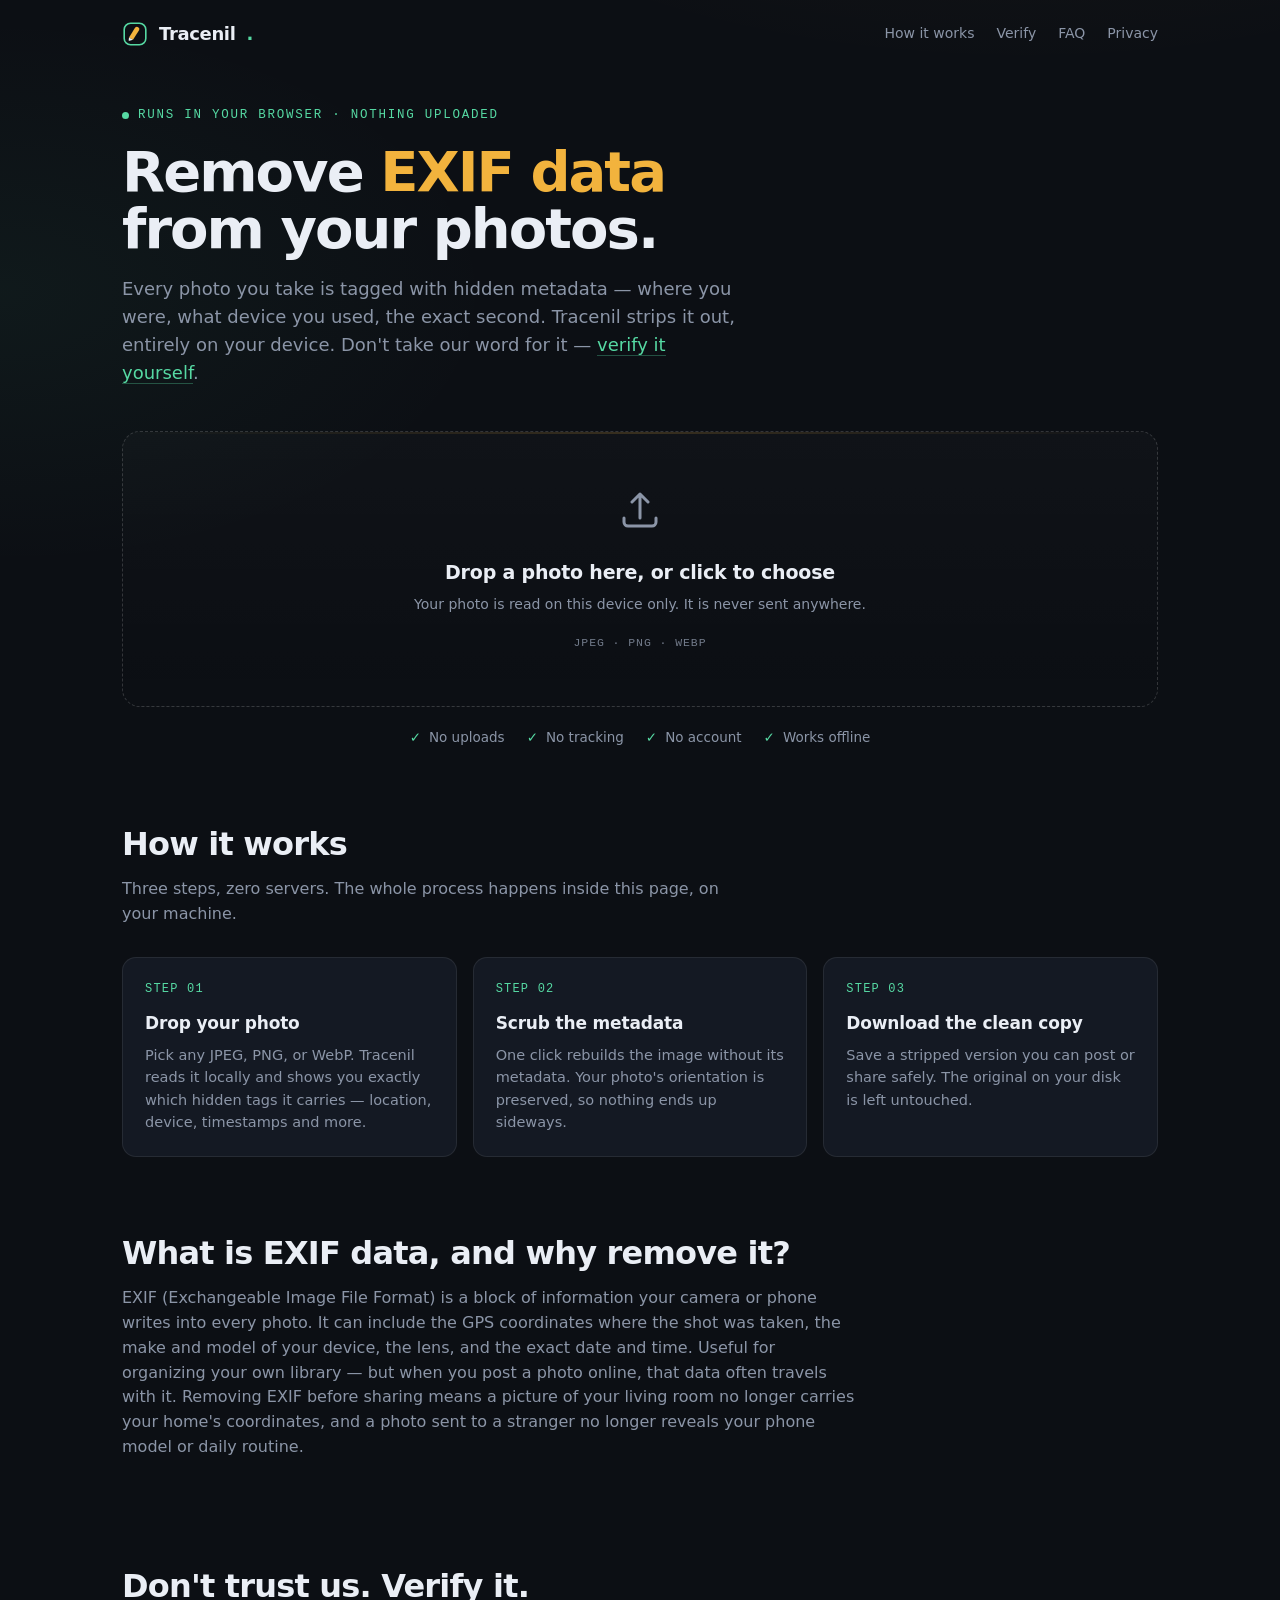
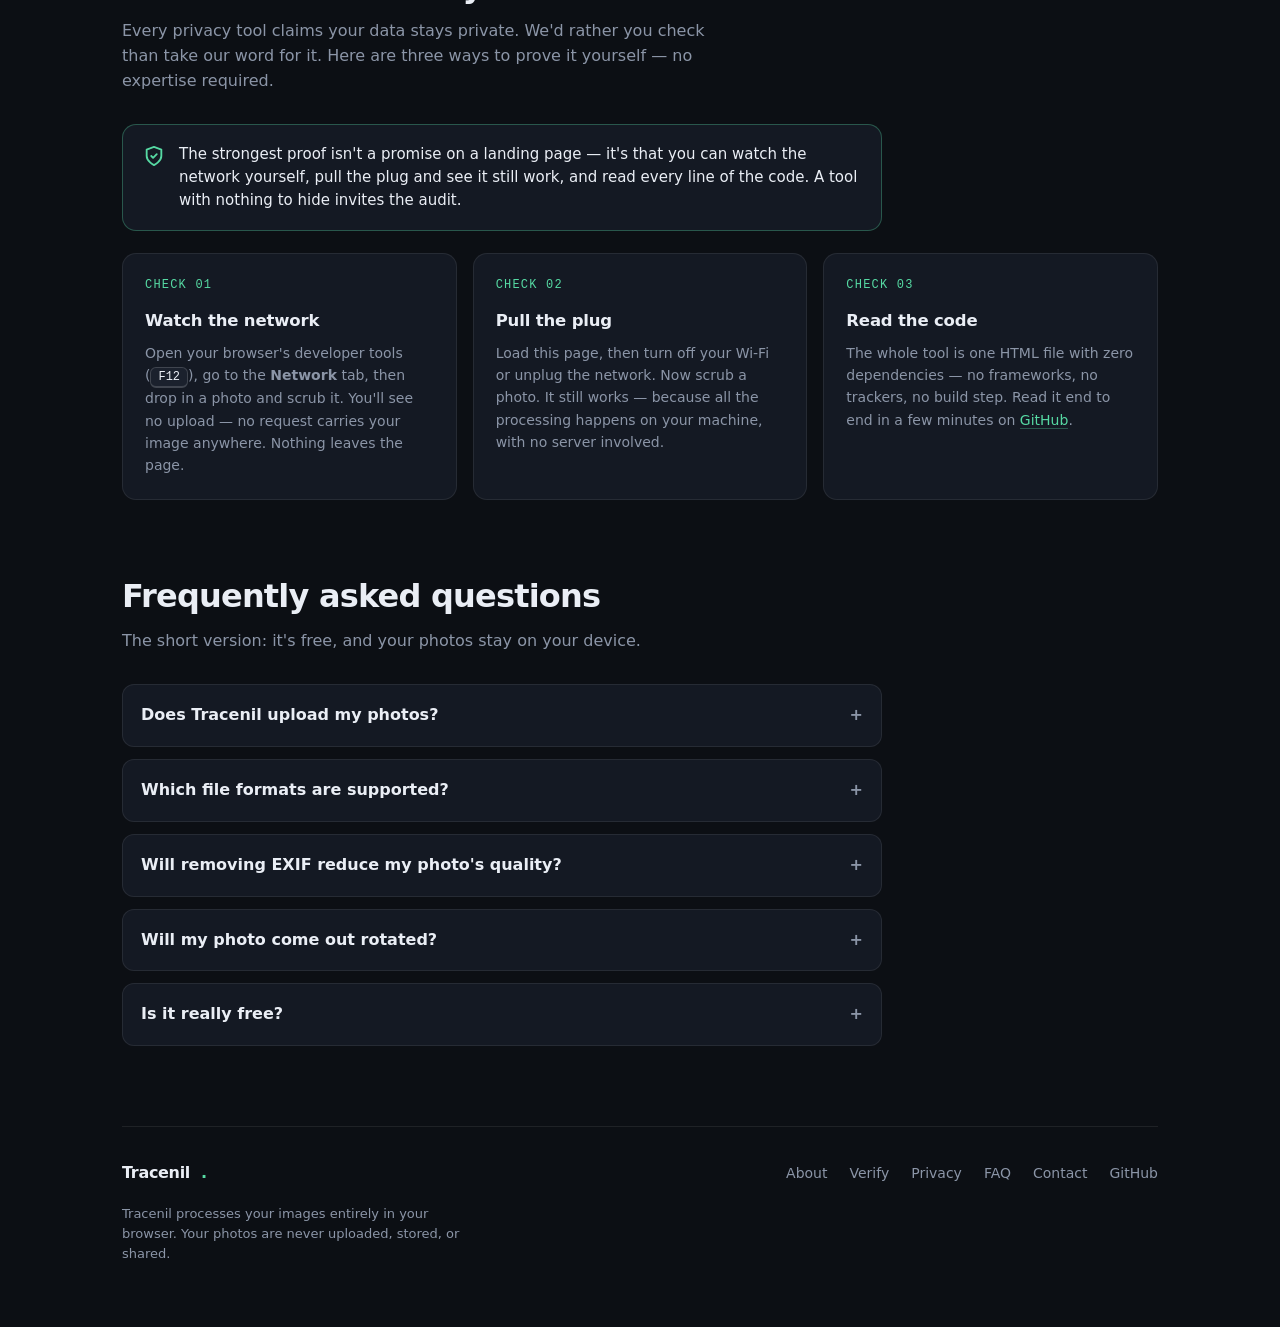
==== index.html @ 8a0358ac "Initial commit: Tracenil EXIF remover" ====
<!DOCTYPE html>
<html lang="en">
<head>
<meta charset="UTF-8" />
<meta name="viewport" content="width=device-width, initial-scale=1.0" />
<title>Tracenil — Remove EXIF Data From Your Photos (100% In Your Browser)</title>
<meta name="description" content="Strip EXIF metadata — GPS location, camera model, date — from your photos for free. Everything runs in your browser. Your photos never leave your device. No uploads, no tracking, no account." />
<meta name="keywords" content="remove exif, strip exif data, delete photo metadata, remove gps from photo, exif remover, clear image metadata" />
<link rel="canonical" href="https://tracenil.com/" />

<!-- Open Graph -->
<meta property="og:type" content="website" />
<meta property="og:title" content="Tracenil — Remove EXIF Data From Your Photos" />
<meta property="og:description" content="Strip GPS, camera, and date metadata from photos. Runs entirely in your browser — nothing is ever uploaded." />
<meta property="og:url" content="https://tracenil.com/" />
<meta name="twitter:card" content="summary_large_image" />
<meta name="twitter:title" content="Tracenil — Remove EXIF Data From Your Photos" />
<meta name="twitter:description" content="Strip GPS, camera, and date metadata from photos. Runs entirely in your browser — nothing is ever uploaded." />

<style>
  :root{
    --ink:#0C0F14;
    --panel:#141923;
    --panel-2:#1B212D;
    --line:rgba(255,255,255,0.08);
    --line-strong:rgba(255,255,255,0.16);
    --text:#EAEEF5;
    --muted:#8B95A7;
    --amber:#F2B33D;
    --amber-dim:rgba(242,179,61,0.12);
    --amber-line:rgba(242,179,61,0.32);
    --mint:#56D9A3;
    --mint-dim:rgba(86,217,163,0.12);
    --mint-line:rgba(86,217,163,0.32);
    --display: ui-sans-serif, system-ui, -apple-system, "Segoe UI", Roboto, Helvetica, Arial, sans-serif;
    --mono: ui-monospace, "SF Mono", "SFMono-Regular", Menlo, Consolas, "Liberation Mono", monospace;
    --radius:14px;
    --maxw:1080px;
  }

  *{box-sizing:border-box;}
  html{scroll-behavior:smooth;}
  body{
    margin:0;
    background:
      radial-gradient(1200px 600px at 80% -10%, rgba(242,179,61,0.06), transparent 60%),
      radial-gradient(900px 500px at 0% 10%, rgba(86,217,163,0.05), transparent 55%),
      var(--ink);
    color:var(--text);
    font-family:var(--display);
    line-height:1.55;
    -webkit-font-smoothing:antialiased;
  }
  a{color:inherit;}
  .wrap{max-width:var(--maxw);margin:0 auto;padding:0 22px;}

  /* ---------- Top bar ---------- */
  .topbar{
    display:flex;align-items:center;justify-content:space-between;
    padding:20px 0;
  }
  .brand{display:flex;align-items:center;gap:11px;font-weight:700;letter-spacing:-0.02em;font-size:18px;}
  .brand svg{display:block;}
  .brand .dot{color:var(--mint);}
  .top-links{display:flex;gap:22px;font-size:14px;color:var(--muted);}
  .top-links a{text-decoration:none;}
  .top-links a:hover{color:var(--text);}
  @media (max-width:560px){ .top-links{display:none;} }

  /* ---------- Hero ---------- */
  .hero{padding:34px 0 14px;}
  .eyebrow{
    font-family:var(--mono);font-size:12.5px;letter-spacing:0.14em;text-transform:uppercase;
    color:var(--mint);display:inline-flex;align-items:center;gap:9px;margin-bottom:18px;
  }
  .eyebrow .pulse{width:7px;height:7px;border-radius:50%;background:var(--mint);box-shadow:0 0 0 0 rgba(86,217,163,0.6);animation:pulse 2.6s infinite;}
  @keyframes pulse{0%{box-shadow:0 0 0 0 rgba(86,217,163,0.45);}70%{box-shadow:0 0 0 9px rgba(86,217,163,0);}100%{box-shadow:0 0 0 0 rgba(86,217,163,0);}}
  h1{
    font-size:clamp(32px,5.4vw,56px);line-height:1.02;letter-spacing:-0.035em;
    margin:0 0 18px;font-weight:760;max-width:16ch;
  }
  h1 .hl{color:var(--amber);}
  .sub{font-size:clamp(15px,2.1vw,18px);color:var(--muted);max-width:54ch;margin:0;}

  /* ---------- Tool ---------- */
  .tool{margin:30px 0 8px;}
  .dropzone{
    position:relative;display:block;width:100%;cursor:pointer;
    border:1.5px dashed var(--line-strong);border-radius:18px;
    background:linear-gradient(180deg, rgba(255,255,255,0.018), rgba(255,255,255,0));
    padding:54px 26px;text-align:center;overflow:hidden;
    transition:border-color .18s ease, background .18s ease, transform .18s ease;
  }
  .dropzone:hover,.dropzone:focus-visible{border-color:var(--amber-line);background:rgba(242,179,61,0.035);outline:none;}
  .dropzone.drag{border-color:var(--mint);background:var(--mint-dim);transform:translateY(-1px);}
  .dropzone .scanline{
    position:absolute;left:0;right:0;top:0;height:2px;
    background:linear-gradient(90deg, transparent, var(--amber-line), transparent);
    opacity:.55;animation:scan 4.2s ease-in-out infinite;
  }
  @keyframes scan{0%{transform:translateY(0);}50%{transform:translateY(220px);}100%{transform:translateY(0);}}
  .dz-icon{margin:0 auto 16px;width:48px;height:48px;color:var(--muted);}
  .dz-title{font-size:19px;font-weight:650;letter-spacing:-0.01em;}
  .dz-hint{color:var(--muted);font-size:14px;margin-top:7px;}
  .dz-formats{font-family:var(--mono);font-size:11.5px;letter-spacing:0.08em;color:var(--muted);margin-top:18px;opacity:.8;}
  .dropzone input{position:absolute;width:1px;height:1px;opacity:0;}

  .trust{
    display:flex;flex-wrap:wrap;gap:10px 22px;justify-content:center;
    margin:20px 0 0;font-size:13.5px;color:var(--muted);
  }
  .trust span{display:inline-flex;align-items:center;gap:8px;}
  .trust .ck{color:var(--mint);}

  /* ---------- Workspace (after load) ---------- */
  .workspace{display:none;margin-top:8px;}
  .workspace.on{display:block;}
  .ws-grid{display:grid;grid-template-columns:1.05fr 0.95fr;gap:18px;}
  @media (max-width:780px){ .ws-grid{grid-template-columns:1fr;} }

  .card{
    background:var(--panel);border:1px solid var(--line);border-radius:var(--radius);
    overflow:hidden;
  }
  .card-head{
    display:flex;align-items:center;justify-content:space-between;gap:12px;
    padding:15px 18px;border-bottom:1px solid var(--line);
  }
  .card-head h3{margin:0;font-size:13px;letter-spacing:0.06em;text-transform:uppercase;font-weight:650;color:var(--muted);font-family:var(--mono);}
  .badge{font-family:var(--mono);font-size:11.5px;letter-spacing:0.05em;padding:4px 9px;border-radius:999px;border:1px solid var(--amber-line);color:var(--amber);background:var(--amber-dim);}
  .badge.clean{border-color:var(--mint-line);color:var(--mint);background:var(--mint-dim);}

  /* preview */
  .preview-wrap{padding:18px;}
  .preview-frame{
    border-radius:10px;overflow:hidden;background:
      repeating-conic-gradient(#1d2430 0% 25%, #161b25 0% 50%) 50%/22px 22px;
    display:flex;align-items:center;justify-content:center;min-height:200px;
  }
  .preview-frame img{display:block;max-width:100%;max-height:340px;}
  .file-meta{display:flex;flex-wrap:wrap;gap:8px 18px;margin-top:14px;font-family:var(--mono);font-size:12.5px;color:var(--muted);}
  .file-meta b{color:var(--text);font-weight:600;}

  /* report */
  .report{padding:8px 0 6px;font-family:var(--mono);}
  .report-empty{padding:26px 18px;color:var(--muted);font-family:var(--mono);font-size:13.5px;line-height:1.7;}
  .row{
    display:grid;grid-template-columns:120px 1fr;gap:14px;align-items:start;
    padding:12px 18px;border-bottom:1px solid var(--line);font-size:13px;
  }
  .row:last-child{border-bottom:none;}
  .row .k{color:var(--muted);letter-spacing:0.04em;text-transform:uppercase;font-size:11px;padding-top:2px;}
  .row .v{color:var(--text);word-break:break-word;}
  .row .v .lead{color:var(--amber);}
  .row .v a{color:var(--mint);text-decoration:none;border-bottom:1px solid var(--mint-line);}
  .row .v a:hover{border-bottom-color:var(--mint);}
  .row .v small{display:block;color:var(--muted);margin-top:3px;font-size:11px;letter-spacing:0.02em;}

  .report.cleaned .row .v{color:var(--mint);}
  .report.cleaned .row .v .lead{color:var(--mint);}

  /* action bar */
  .actionbar{display:flex;flex-wrap:wrap;gap:12px;align-items:center;margin-top:18px;}
  .btn{
    appearance:none;border:none;cursor:pointer;font-family:var(--display);
    font-size:15px;font-weight:650;letter-spacing:-0.01em;
    padding:13px 22px;border-radius:11px;transition:transform .12s ease, filter .15s ease, background .15s ease;
    display:inline-flex;align-items:center;gap:9px;
  }
  .btn:active{transform:translateY(1px);}
  .btn-primary{background:var(--mint);color:#06231a;}
  .btn-primary:hover{filter:brightness(1.06);}
  .btn-primary:disabled{opacity:.5;cursor:not-allowed;filter:none;}
  .btn-ghost{background:transparent;color:var(--text);border:1px solid var(--line-strong);}
  .btn-ghost:hover{border-color:var(--text);}
  .btn svg{width:18px;height:18px;}
  .processing{display:inline-flex;align-items:center;gap:9px;color:var(--muted);font-family:var(--mono);font-size:13px;}
  .spinner{width:15px;height:15px;border:2px solid var(--line-strong);border-top-color:var(--mint);border-radius:50%;animation:spin .8s linear infinite;}
  @keyframes spin{to{transform:rotate(360deg);}}

  .result-note{
    margin-top:14px;font-family:var(--mono);font-size:12.5px;color:var(--mint);
    display:none;align-items:center;gap:9px;
  }
  .result-note.on{display:inline-flex;}

  /* ---------- Content sections ---------- */
  .section{padding:64px 0 8px;}
  .section h2{font-size:clamp(24px,3.4vw,32px);letter-spacing:-0.025em;margin:0 0 8px;font-weight:730;}
  .section .lede{color:var(--muted);max-width:60ch;margin:0 0 30px;}

  .steps{display:grid;grid-template-columns:repeat(3,1fr);gap:16px;}
  @media (max-width:780px){ .steps{grid-template-columns:1fr;} }
  .step{background:var(--panel);border:1px solid var(--line);border-radius:var(--radius);padding:22px;}
  .step .num{font-family:var(--mono);font-size:12px;color:var(--mint);letter-spacing:0.1em;}
  .step h4{margin:12px 0 7px;font-size:17px;letter-spacing:-0.01em;}
  .step p{margin:0;color:var(--muted);font-size:14.5px;}

  /* verify section */
  .verify-intro{display:flex;align-items:flex-start;gap:14px;background:var(--panel);border:1px solid var(--mint-line);border-radius:var(--radius);padding:18px 20px;margin-bottom:22px;max-width:760px;}
  .verify-intro svg{flex:none;color:var(--mint);margin-top:2px;}
  .verify-intro p{margin:0;font-size:15px;color:var(--text);}
  .verify-intro b{font-weight:650;}
  .verify-steps{display:grid;grid-template-columns:repeat(3,1fr);gap:16px;}
  @media (max-width:780px){ .verify-steps{grid-template-columns:1fr;} }
  .vstep{background:var(--panel);border:1px solid var(--line);border-radius:var(--radius);padding:22px;position:relative;}
  .vstep .vnum{font-family:var(--mono);font-size:12px;color:var(--mint);letter-spacing:0.1em;display:flex;align-items:center;gap:8px;}
  .vstep h4{margin:13px 0 8px;font-size:16.5px;letter-spacing:-0.01em;}
  .vstep p{margin:0;color:var(--muted);font-size:14px;line-height:1.6;}
  .vstep code{font-family:var(--mono);font-size:12.5px;background:var(--panel-2);border:1px solid var(--line);border-radius:6px;padding:2px 7px;color:var(--amber);white-space:nowrap;}
  .vstep .kbd{font-family:var(--mono);font-size:12px;background:var(--panel-2);border:1px solid var(--line-strong);border-bottom-width:2px;border-radius:6px;padding:2px 7px;color:var(--text);}

  .faq{display:grid;gap:12px;max-width:760px;}
  details{background:var(--panel);border:1px solid var(--line);border-radius:12px;padding:2px 18px;}
  details[open]{border-color:var(--line-strong);}
  summary{cursor:pointer;list-style:none;padding:16px 0;font-weight:600;font-size:16px;display:flex;justify-content:space-between;align-items:center;gap:14px;}
  summary::-webkit-details-marker{display:none;}
  summary .chev{color:var(--muted);transition:transform .2s ease;flex:none;}
  details[open] summary .chev{transform:rotate(45deg);color:var(--mint);}
  details p{margin:0 0 18px;color:var(--muted);font-size:14.5px;line-height:1.65;}

  /* ---------- Footer ---------- */
  footer{margin-top:72px;border-top:1px solid var(--line);padding:34px 0 50px;}
  .foot-grid{display:flex;justify-content:space-between;flex-wrap:wrap;gap:22px;align-items:center;}
  .foot-links{display:flex;gap:22px;font-size:14px;color:var(--muted);flex-wrap:wrap;}
  .foot-links a{text-decoration:none;}
  .foot-links a:hover{color:var(--text);}
  .foot-note{color:var(--muted);font-size:13px;max-width:42ch;}

  .visually-hidden{position:absolute;width:1px;height:1px;overflow:hidden;clip:rect(0 0 0 0);}

  @media (prefers-reduced-motion: reduce){
    *{animation:none !important;scroll-behavior:auto;}
  }
</style>
</head>
<body>

<div class="wrap">

  <!-- Top bar -->
  <div class="topbar">
    <div class="brand">
      <svg width="26" height="26" viewBox="0 0 26 26" fill="none" aria-hidden="true">
        <rect x="2.2" y="2.2" width="21.6" height="21.6" rx="6.4" stroke="#56D9A3" stroke-width="1.6"/>
        <path d="M7 16.4 L13.2 6.6 a2.4 2.4 0 0 1 4 2.5 L11 18.8 Z" fill="#F2B33D"/>
        <path d="M7 16.4 L11 18.8 l-3.4 1 a0.7 0.7 0 0 1-0.9-0.9 Z" fill="#EAEEF5"/>
      </svg>
      Tracenil<span class="dot">.</span>
    </div>
    <nav class="top-links">
      <a href="#how">How it works</a>
      <a href="#verify">Verify</a>
      <a href="#faq">FAQ</a>
      <a href="#privacy">Privacy</a>
    </nav>
  </div>

  <!-- Hero + Tool -->
  <header class="hero">
    <span class="eyebrow"><span class="pulse"></span>Runs in your browser · nothing uploaded</span>
    <h1>Remove <span class="hl">EXIF data</span> from your photos.</h1>
    <p class="sub">Every photo you take is tagged with hidden metadata — where you were, what device you used, the exact second. Tracenil strips it out, entirely on your device. Don't take our word for it — <a href="#verify" style="color:var(--mint);border-bottom:1px solid var(--mint-line);text-decoration:none;">verify it yourself</a>.</p>
  </header>

  <main class="tool">
    <!-- Dropzone -->
    <label class="dropzone" id="dropzone" tabindex="0" aria-label="Choose a photo or drop one here">
      <span class="scanline" aria-hidden="true"></span>
      <svg class="dz-icon" viewBox="0 0 24 24" fill="none" stroke="currentColor" stroke-width="1.5" stroke-linecap="round" stroke-linejoin="round" aria-hidden="true">
        <path d="M12 16V4M12 4l-4 4M12 4l4 4"/>
        <path d="M4 16v2a2 2 0 0 0 2 2h12a2 2 0 0 0 2-2v-2"/>
      </svg>
      <div class="dz-title">Drop a photo here, or click to choose</div>
      <div class="dz-hint">Your photo is read on this device only. It is never sent anywhere.</div>
      <div class="dz-formats">JPEG · PNG · WEBP</div>
      <input type="file" id="fileInput" accept="image/jpeg,image/png,image/webp" />
    </label>

    <div class="trust">
      <span><span class="ck">✓</span> No uploads</span>
      <span><span class="ck">✓</span> No tracking</span>
      <span><span class="ck">✓</span> No account</span>
      <span><span class="ck">✓</span> Works offline</span>
    </div>

    <!-- Workspace -->
    <section class="workspace" id="workspace" aria-live="polite">
      <div class="ws-grid">

        <!-- Report card -->
        <div class="card">
          <div class="card-head">
            <h3>Metadata report</h3>
            <span class="badge" id="reportBadge">Exposed</span>
          </div>
          <div class="report" id="report"></div>
        </div>

        <!-- Preview card -->
        <div class="card">
          <div class="card-head">
            <h3>Preview</h3>
            <span class="badge clean" id="previewBadge" style="display:none;">Clean copy</span>
          </div>
          <div class="preview-wrap">
            <div class="preview-frame">
              <img id="previewImg" alt="Your selected photo" />
            </div>
            <div class="file-meta" id="fileMeta"></div>
          </div>
        </div>

      </div>

      <div class="actionbar" id="actionbar">
        <button class="btn btn-primary" id="scrubBtn">
          <svg viewBox="0 0 24 24" fill="none" stroke="currentColor" stroke-width="2" stroke-linecap="round" stroke-linejoin="round"><path d="M20 6 9 17l-5-5"/></svg>
          Scrub metadata
        </button>
        <button class="btn btn-ghost" id="resetBtn">Choose another photo</button>
      </div>

      <div class="result-note" id="resultNote">
        <svg width="16" height="16" viewBox="0 0 24 24" fill="none" stroke="currentColor" stroke-width="2" stroke-linecap="round" stroke-linejoin="round"><path d="M9 12l2 2 4-4"/><circle cx="12" cy="12" r="9"/></svg>
        <span id="resultNoteText"></span>
      </div>
    </section>
  </main>

  <!-- How it works -->
  <section class="section" id="how">
    <h2>How it works</h2>
    <p class="lede">Three steps, zero servers. The whole process happens inside this page, on your machine.</p>
    <div class="steps">
      <div class="step">
        <div class="num">STEP 01</div>
        <h4>Drop your photo</h4>
        <p>Pick any JPEG, PNG, or WebP. Tracenil reads it locally and shows you exactly which hidden tags it carries — location, device, timestamps and more.</p>
      </div>
      <div class="step">
        <div class="num">STEP 02</div>
        <h4>Scrub the metadata</h4>
        <p>One click rebuilds the image without its metadata. Your photo's orientation is preserved, so nothing ends up sideways.</p>
      </div>
      <div class="step">
        <div class="num">STEP 03</div>
        <h4>Download the clean copy</h4>
        <p>Save a stripped version you can post or share safely. The original on your disk is left untouched.</p>
      </div>
    </div>
  </section>

  <!-- What is EXIF -->
  <section class="section" id="about">
    <h2>What is EXIF data, and why remove it?</h2>
    <p class="lede" style="max-width:72ch;">
      EXIF (Exchangeable Image File Format) is a block of information your camera or phone writes into every photo. It can include the GPS coordinates where the shot was taken, the make and model of your device, the lens, and the exact date and time. Useful for organizing your own library — but when you post a photo online, that data often travels with it. Removing EXIF before sharing means a picture of your living room no longer carries your home's coordinates, and a photo sent to a stranger no longer reveals your phone model or daily routine.
    </p>
  </section>

  <!-- Verify -->
  <section class="section" id="verify">
    <h2>Don't trust us. Verify it.</h2>
    <p class="lede">Every privacy tool claims your data stays private. We'd rather you check than take our word for it. Here are three ways to prove it yourself — no expertise required.</p>

    <div class="verify-intro">
      <svg width="22" height="22" viewBox="0 0 24 24" fill="none" stroke="currentColor" stroke-width="2" stroke-linecap="round" stroke-linejoin="round" aria-hidden="true"><path d="M12 22s8-4 8-10V5l-8-3-8 3v7c0 6 8 10 8 10z"/><path d="m9 12 2 2 4-4"/></svg>
      <p>The strongest proof isn't a promise on a landing page — it's that you can watch the network yourself, pull the plug and see it still work, and read every line of the code. A tool with nothing to hide invites the audit.</p>
    </div>

    <div class="verify-steps">
      <div class="vstep">
        <div class="vnum">CHECK 01</div>
        <h4>Watch the network</h4>
        <p>Open your browser's developer tools (<span class="kbd">F12</span>), go to the <b>Network</b> tab, then drop in a photo and scrub it. You'll see no upload — no request carries your image anywhere. Nothing leaves the page.</p>
      </div>
      <div class="vstep">
        <div class="vnum">CHECK 02</div>
        <h4>Pull the plug</h4>
        <p>Load this page, then turn off your Wi-Fi or unplug the network. Now scrub a photo. It still works — because all the processing happens on your machine, with no server involved.</p>
      </div>
      <div class="vstep">
        <div class="vnum">CHECK 03</div>
        <h4>Read the code</h4>
        <p>The whole tool is one HTML file with zero dependencies — no frameworks, no trackers, no build step. Read it end to end in a few minutes on <a href="https://github.com/tracenil/tracenil" target="_blank" rel="noopener noreferrer" style="color:var(--mint);border-bottom:1px solid var(--mint-line);text-decoration:none;">GitHub</a>.</p>
      </div>
    </div>
  </section>

  <!-- FAQ -->
  <section class="section" id="faq">
    <h2>Frequently asked questions</h2>
    <p class="lede">The short version: it's free, and your photos stay on your device.</p>
    <div class="faq">
      <details>
        <summary>Does Tracenil upload my photos?<span class="chev">+</span></summary>
        <p>No. There is no server to upload to. Everything — reading the metadata, stripping it, and saving the clean copy — happens inside your browser. You can open your network tools and watch: no image data ever leaves the page. You can even disconnect from the internet after the page loads and it still works.</p>
      </details>
      <details>
        <summary>Which file formats are supported?<span class="chev">+</span></summary>
        <p>JPEG, PNG, and WebP. JPEG photos from phones and cameras carry the most metadata, including GPS, so that's where Tracenil helps most. PNG and WebP files usually carry little or none, but they're cleaned the same way.</p>
      </details>
      <details>
        <summary>Will removing EXIF reduce my photo's quality?<span class="chev">+</span></summary>
        <p>The visible image is preserved. JPEGs are re-saved at high quality, which can change the file size slightly, but there is no meaningful loss for normal viewing or sharing. PNGs are lossless.</p>
      </details>
      <details>
        <summary>Will my photo come out rotated?<span class="chev">+</span></summary>
        <p>No. Some photos rely on an orientation tag to display the right way up. Tracenil reads that tag and bakes the correct rotation into the pixels before removing the metadata, so the clean copy looks exactly like the original.</p>
      </details>
      <details>
        <summary>Is it really free?<span class="chev">+</span></summary>
        <p>Yes. No account, no sign-up, no limits on how many photos you clean. Use it as often as you like.</p>
      </details>
    </div>
  </section>

  <!-- Footer -->
  <footer>
    <div class="foot-grid">
      <div class="brand" style="font-size:16px;">
        Tracenil<span class="dot">.</span>
      </div>
      <nav class="foot-links">
        <a href="#about">About</a>
        <a href="#verify">Verify</a>
        <a href="#privacy">Privacy</a>
        <a href="#faq">FAQ</a>
        <a href="#contact">Contact</a>
        <a href="https://github.com/tracenil/tracenil" target="_blank" rel="noopener noreferrer">GitHub</a>
      </nav>
    </div>
    <p class="foot-note" style="margin-top:18px;">Tracenil processes your images entirely in your browser. Your photos are never uploaded, stored, or shared.</p>
  </footer>

</div>

<script>
(function(){
  "use strict";

  // ---------- Elements ----------
  const dropzone   = document.getElementById('dropzone');
  const fileInput  = document.getElementById('fileInput');
  const workspace  = document.getElementById('workspace');
  const report     = document.getElementById('report');
  const reportBadge= document.getElementById('reportBadge');
  const previewImg = document.getElementById('previewImg');
  const previewBadge=document.getElementById('previewBadge');
  const fileMeta   = document.getElementById('fileMeta');
  const scrubBtn   = document.getElementById('scrubBtn');
  const resetBtn   = document.getElementById('resetBtn');
  const actionbar  = document.getElementById('actionbar');
  const resultNote = document.getElementById('resultNote');
  const resultNoteText = document.getElementById('resultNoteText');

  let currentFile = null;
  let currentImage = null;        // loaded HTMLImageElement
  let currentOrientation = 1;
  let currentTags = null;
  let objectUrls = [];

  // ---------- Helpers ----------
  function fmtSize(bytes){
    if(bytes < 1024) return bytes + ' B';
    if(bytes < 1024*1024) return (bytes/1024).toFixed(1) + ' KB';
    return (bytes/(1024*1024)).toFixed(2) + ' MB';
  }
  function trackUrl(url){ objectUrls.push(url); return url; }
  function clearUrls(){ objectUrls.forEach(u=>URL.revokeObjectURL(u)); objectUrls = []; }

  // ---------- Minimal EXIF reader (JPEG / TIFF) ----------
  // Returns { make, model, lens, dateTime, software, orientation, gps:{lat,lon} } or null
  function parseExif(buffer){
    try{
      const view = new DataView(buffer);
      if(view.byteLength < 4 || view.getUint16(0) !== 0xFFD8) return null; // not a JPEG
      let offset = 2;
      const len = view.byteLength;
      while(offset < len - 1){
        if(view.getUint8(offset) !== 0xFF) { offset++; continue; }
        const marker = view.getUint16(offset);
        if(marker === 0xFFDA) break;            // start of scan
        if(marker === 0xFFE1){                   // APP1
          return parseApp1(view, offset + 4);
        }
        const size = view.getUint16(offset + 2);
        if(size < 2) break;
        offset += 2 + size;
      }
      return null;
    }catch(e){ return null; }
  }

  function parseApp1(view, start){
    // Expect "Exif\0\0"
    if(view.getUint32(start) !== 0x45786966) return null; // 'Exif'
    const tiff = start + 6;
    const byteOrder = view.getUint16(tiff);
    let little;
    if(byteOrder === 0x4949) little = true;
    else if(byteOrder === 0x4D4D) little = false;
    else return null;

    const get16 = (p)=>view.getUint16(p, little);
    const get32 = (p)=>view.getUint32(p, little);

    if(get16(tiff + 2) !== 0x002A) return null;
    const ifd0 = tiff + get32(tiff + 4);

    const out = { make:null, model:null, lens:null, dateTime:null, software:null, orientation:1, gps:null };

    function readValue(entry){
      const type = get16(entry + 2);
      const count = get32(entry + 4);
      const sizes = {1:1,2:1,3:2,4:4,5:8,7:1,9:4,10:8};
      const tsize = sizes[type] || 1;
      const total = tsize * count;
      const dataPtr = total <= 4 ? (entry + 8) : (tiff + get32(entry + 8));
      if(type === 2){ // ASCII
        let s = '';
        for(let i=0;i<count;i++){
          const c = view.getUint8(dataPtr + i);
          if(c === 0) break;
          s += String.fromCharCode(c);
        }
        return s.trim();
      }
      if(type === 3){ return get16(dataPtr); }      // SHORT
      if(type === 4){ return get32(dataPtr); }      // LONG
      if(type === 5){ // RATIONAL (array)
        const arr = [];
        for(let i=0;i<count;i++){
          const num = get32(dataPtr + i*8);
          const den = get32(dataPtr + i*8 + 4);
          arr.push(den === 0 ? 0 : num/den);
        }
        return count === 1 ? arr[0] : arr;
      }
      return null;
    }

    function readIFD(ifdPtr, handler){
      const n = get16(ifdPtr);
      for(let i=0;i<n;i++){
        const entry = ifdPtr + 2 + i*12;
        const tag = get16(entry);
        handler(tag, entry);
      }
    }

    let exifIfdPtr = null, gpsIfdPtr = null;
    readIFD(ifd0, (tag, entry)=>{
      switch(tag){
        case 0x010F: out.make = readValue(entry); break;
        case 0x0110: out.model = readValue(entry); break;
        case 0x0112: out.orientation = readValue(entry) || 1; break;
        case 0x0131: out.software = readValue(entry); break;
        case 0x0132: out.dateTime = readValue(entry); break;
        case 0x8769: exifIfdPtr = tiff + readValue(entry); break;
        case 0x8825: gpsIfdPtr = tiff + readValue(entry); break;
      }
    });

    if(exifIfdPtr){
      readIFD(exifIfdPtr, (tag, entry)=>{
        switch(tag){
          case 0x9003: out.dateTime = readValue(entry) || out.dateTime; break; // DateTimeOriginal
          case 0xA434: out.lens = readValue(entry); break;                     // LensModel
          case 0x0110: out.model = out.model || readValue(entry); break;
        }
      });
    }

    if(gpsIfdPtr){
      let latRef=null, lonRef=null, lat=null, lon=null;
      readIFD(gpsIfdPtr, (tag, entry)=>{
        switch(tag){
          case 0x0001: latRef = readValue(entry); break;
          case 0x0002: lat = readValue(entry); break;
          case 0x0003: lonRef = readValue(entry); break;
          case 0x0004: lon = readValue(entry); break;
        }
      });
      const toDeg = (a)=> Array.isArray(a) ? (a[0] + a[1]/60 + a[2]/3600) : null;
      let latD = toDeg(lat), lonD = toDeg(lon);
      if(latD != null && lonD != null){
        if(latRef === 'S') latD = -latD;
        if(lonRef === 'W') lonD = -lonD;
        out.gps = { lat: latD, lon: lonD };
      }
    }

    return out;
  }

  function hasAnyTags(t){
    if(!t) return false;
    return !!(t.gps || t.make || t.model || t.lens || t.dateTime || t.software);
  }

  // ---------- Report rendering ----------
  function renderReport(t){
    report.classList.remove('cleaned');
    reportBadge.textContent = 'Exposed';
    reportBadge.classList.remove('clean');

    if(!hasAnyTags(t)){
      report.innerHTML = '<div class="report-empty">No EXIF metadata found in this image.<br>It may already be clean, or saved in a format that doesn\'t carry EXIF. You can still download a re-saved copy below to be certain.</div>';
      return;
    }

    const rows = [];
    if(t.gps){
      const lat = t.gps.lat.toFixed(6), lon = t.gps.lon.toFixed(6);
      const map = 'https://www.openstreetmap.org/?mlat='+lat+'&mlon='+lon+'#map=15/'+lat+'/'+lon;
      rows.push(row('Location',
        '<span class="lead">'+lat+', '+lon+'</span>' +
        '<small>This is where the photo was taken. <a href="'+map+'" target="_blank" rel="noopener noreferrer">open in map ↗</a></small>'));
    }
    if(t.make || t.model){
      rows.push(row('Device', escapeHtml([t.make, t.model].filter(Boolean).join(' '))));
    }
    if(t.lens){ rows.push(row('Lens', escapeHtml(t.lens))); }
    if(t.dateTime){ rows.push(row('Taken', escapeHtml(t.dateTime))); }
    if(t.software){ rows.push(row('Software', escapeHtml(t.software))); }
    if(t.orientation && t.orientation !== 1){ rows.push(row('Orientation', 'Tag #'+t.orientation+' (will be applied to pixels)')); }

    report.innerHTML = rows.join('');
  }

  function renderCleanedReport(){
    report.classList.add('cleaned');
    reportBadge.textContent = 'Cleared';
    reportBadge.classList.add('clean');
    report.innerHTML = '<div class="report-empty" style="color:var(--mint);">All metadata removed.<br>The clean copy carries no location, device, or timestamp tags.</div>';
  }

  function row(k, vHtml){
    return '<div class="row"><div class="k">'+k+'</div><div class="v">'+vHtml+'</div></div>';
  }
  function escapeHtml(s){
    return String(s).replace(/[&<>"']/g, c=>({'&':'&amp;','<':'&lt;','>':'&gt;','"':'&quot;',"'":'&#39;'}[c]));
  }

  // ---------- File handling ----------
  function handleFile(file){
    if(!file) return;
    if(!/^image\/(jpeg|png|webp)$/.test(file.type)){
      if(/heic|heif/i.test(file.type) || /\.heic$/i.test(file.name)){
        alert('HEIC photos aren\'t supported by browsers yet. Export to JPEG first, then drop it here.');
      }else{
        alert('Please choose a JPEG, PNG, or WebP image.');
      }
      return;
    }

    resetResult();
    currentFile = file;

    const reader = new FileReader();
    reader.onload = function(e){
      currentTags = (file.type === 'image/jpeg') ? parseExif(e.target.result) : null;
      currentOrientation = (currentTags && currentTags.orientation) ? currentTags.orientation : 1;
      renderReport(currentTags);

      const url = trackUrl(URL.createObjectURL(file));
      const img = new Image();
      img.onload = function(){
        currentImage = img;
        previewImg.src = url;
        fileMeta.innerHTML =
          '<span>File: <b>'+escapeHtml(file.name)+'</b></span>' +
          '<span>Size: <b id="origSize">'+fmtSize(file.size)+'</b></span>' +
          '<span>Dimensions: <b>'+img.naturalWidth+'×'+img.naturalHeight+'</b></span>';
        workspace.classList.add('on');
        scrubBtn.disabled = false;
        scrubBtn.innerHTML = '<svg viewBox="0 0 24 24" fill="none" stroke="currentColor" stroke-width="2" stroke-linecap="round" stroke-linejoin="round"><path d="M20 6 9 17l-5-5"/></svg> Scrub metadata';
        workspace.scrollIntoView({behavior:'smooth', block:'nearest'});
      };
      img.onerror = function(){ alert('That image could not be read. Try a different file.'); };
      img.src = url;
    };
    reader.readAsArrayBuffer(file);
  }

  // ---------- Orientation-aware canvas ----------
  function drawOriented(img, orientation){
    const c = document.createElement('canvas');
    const ctx = c.getContext('2d');
    const w = img.naturalWidth, h = img.naturalHeight;
    if(orientation >= 5 && orientation <= 8){ c.width = h; c.height = w; }
    else { c.width = w; c.height = h; }
    switch(orientation){
      case 2: ctx.transform(-1,0,0,1,w,0); break;
      case 3: ctx.transform(-1,0,0,-1,w,h); break;
      case 4: ctx.transform(1,0,0,-1,0,h); break;
      case 5: ctx.transform(0,1,1,0,0,0); break;
      case 6: ctx.transform(0,1,-1,0,h,0); break;
      case 7: ctx.transform(0,-1,-1,0,h,w); break;
      case 8: ctx.transform(0,-1,1,0,0,w); break;
      default: break;
    }
    ctx.drawImage(img,0,0);
    return c;
  }

  // ---------- Scrub ----------
  function scrub(){
    if(!currentImage || !currentFile) return;
    actionbar.innerHTML = '<span class="processing"><span class="spinner"></span>Scrubbing…</span>';

    setTimeout(function(){
      const canvas = drawOriented(currentImage, currentOrientation);
      const isPng = currentFile.type === 'image/png';
      const outType = isPng ? 'image/png' : 'image/jpeg';
      const quality = isPng ? undefined : 0.92;

      canvas.toBlob(function(blob){
        if(!blob){ alert('Something went wrong while saving. Try again.'); restoreActionbar(); return; }

        // Verify the result is clean (JPEG path)
        const verify = new FileReader();
        verify.onload = function(ev){
          const after = (outType === 'image/jpeg') ? parseExif(ev.target.result) : null;
          const stillTagged = hasAnyTags(after);

          const url = trackUrl(URL.createObjectURL(blob));
          const baseName = currentFile.name.replace(/\.[^.]+$/, '');
          const ext = isPng ? 'png' : 'jpg';
          const dlName = baseName + '-scrubbed.' + ext;

          // Update UI to cleaned state
          renderCleanedReport();
          previewBadge.style.display = '';
          const orig = document.getElementById('origSize');
          fileMeta.insertAdjacentHTML('beforeend',
            '<span>Clean copy: <b>'+fmtSize(blob.size)+'</b></span>');

          actionbar.innerHTML = '';
          const dl = document.createElement('a');
          dl.className = 'btn btn-primary';
          dl.href = url;
          dl.download = dlName;
          dl.innerHTML = '<svg viewBox="0 0 24 24" fill="none" stroke="currentColor" stroke-width="2" stroke-linecap="round" stroke-linejoin="round"><path d="M12 3v12m0 0 4-4m-4 4-4-4M5 21h14"/></svg> Download clean photo';
          const again = document.createElement('button');
          again.className = 'btn btn-ghost';
          again.textContent = 'Choose another photo';
          again.addEventListener('click', reset);
          actionbar.appendChild(dl);
          actionbar.appendChild(again);

          resultNoteText.textContent = stillTagged
            ? 'Saved. Most metadata removed from this copy.'
            : 'Verified: the clean copy contains no EXIF metadata.';
          resultNote.classList.add('on');
        };
        verify.readAsArrayBuffer(blob);
      }, outType, quality);
    }, 280);
  }

  function restoreActionbar(){
    actionbar.innerHTML = '';
    const b = document.createElement('button');
    b.className='btn btn-primary'; b.id='scrubBtn';
    b.innerHTML='<svg viewBox="0 0 24 24" fill="none" stroke="currentColor" stroke-width="2" stroke-linecap="round" stroke-linejoin="round"><path d="M20 6 9 17l-5-5"/></svg> Scrub metadata';
    b.addEventListener('click', scrub);
    const g = document.createElement('button');
    g.className='btn btn-ghost'; g.textContent='Choose another photo';
    g.addEventListener('click', reset);
    actionbar.appendChild(b); actionbar.appendChild(g);
  }

  function resetResult(){
    resultNote.classList.remove('on');
    previewBadge.style.display = 'none';
  }

  function reset(){
    clearUrls();
    currentFile = null; currentImage = null; currentTags = null; currentOrientation = 1;
    workspace.classList.remove('on');
    fileInput.value = '';
    resetResult();
    restoreActionbar();
    document.querySelector('.hero').scrollIntoView({behavior:'smooth', block:'start'});
  }

  // ---------- Wire up ----------
  fileInput.addEventListener('change', e=>{ if(e.target.files[0]) handleFile(e.target.files[0]); });

  dropzone.addEventListener('keydown', e=>{
    if(e.key === 'Enter' || e.key === ' '){ e.preventDefault(); fileInput.click(); }
  });

  ['dragenter','dragover'].forEach(ev=>{
    dropzone.addEventListener(ev, e=>{ e.preventDefault(); dropzone.classList.add('drag'); });
  });
  ['dragleave','drop'].forEach(ev=>{
    dropzone.addEventListener(ev, e=>{ e.preventDefault(); dropzone.classList.remove('drag'); });
  });
  dropzone.addEventListener('drop', e=>{
    const f = e.dataTransfer.files && e.dataTransfer.files[0];
    if(f) handleFile(f);
  });
  // Prevent the browser from opening dropped files anywhere else
  window.addEventListener('dragover', e=>e.preventDefault());
  window.addEventListener('drop', e=>e.preventDefault());

  scrubBtn.addEventListener('click', scrub);
  resetBtn.addEventListener('click', reset);
})();
</script>
</body>
</html>
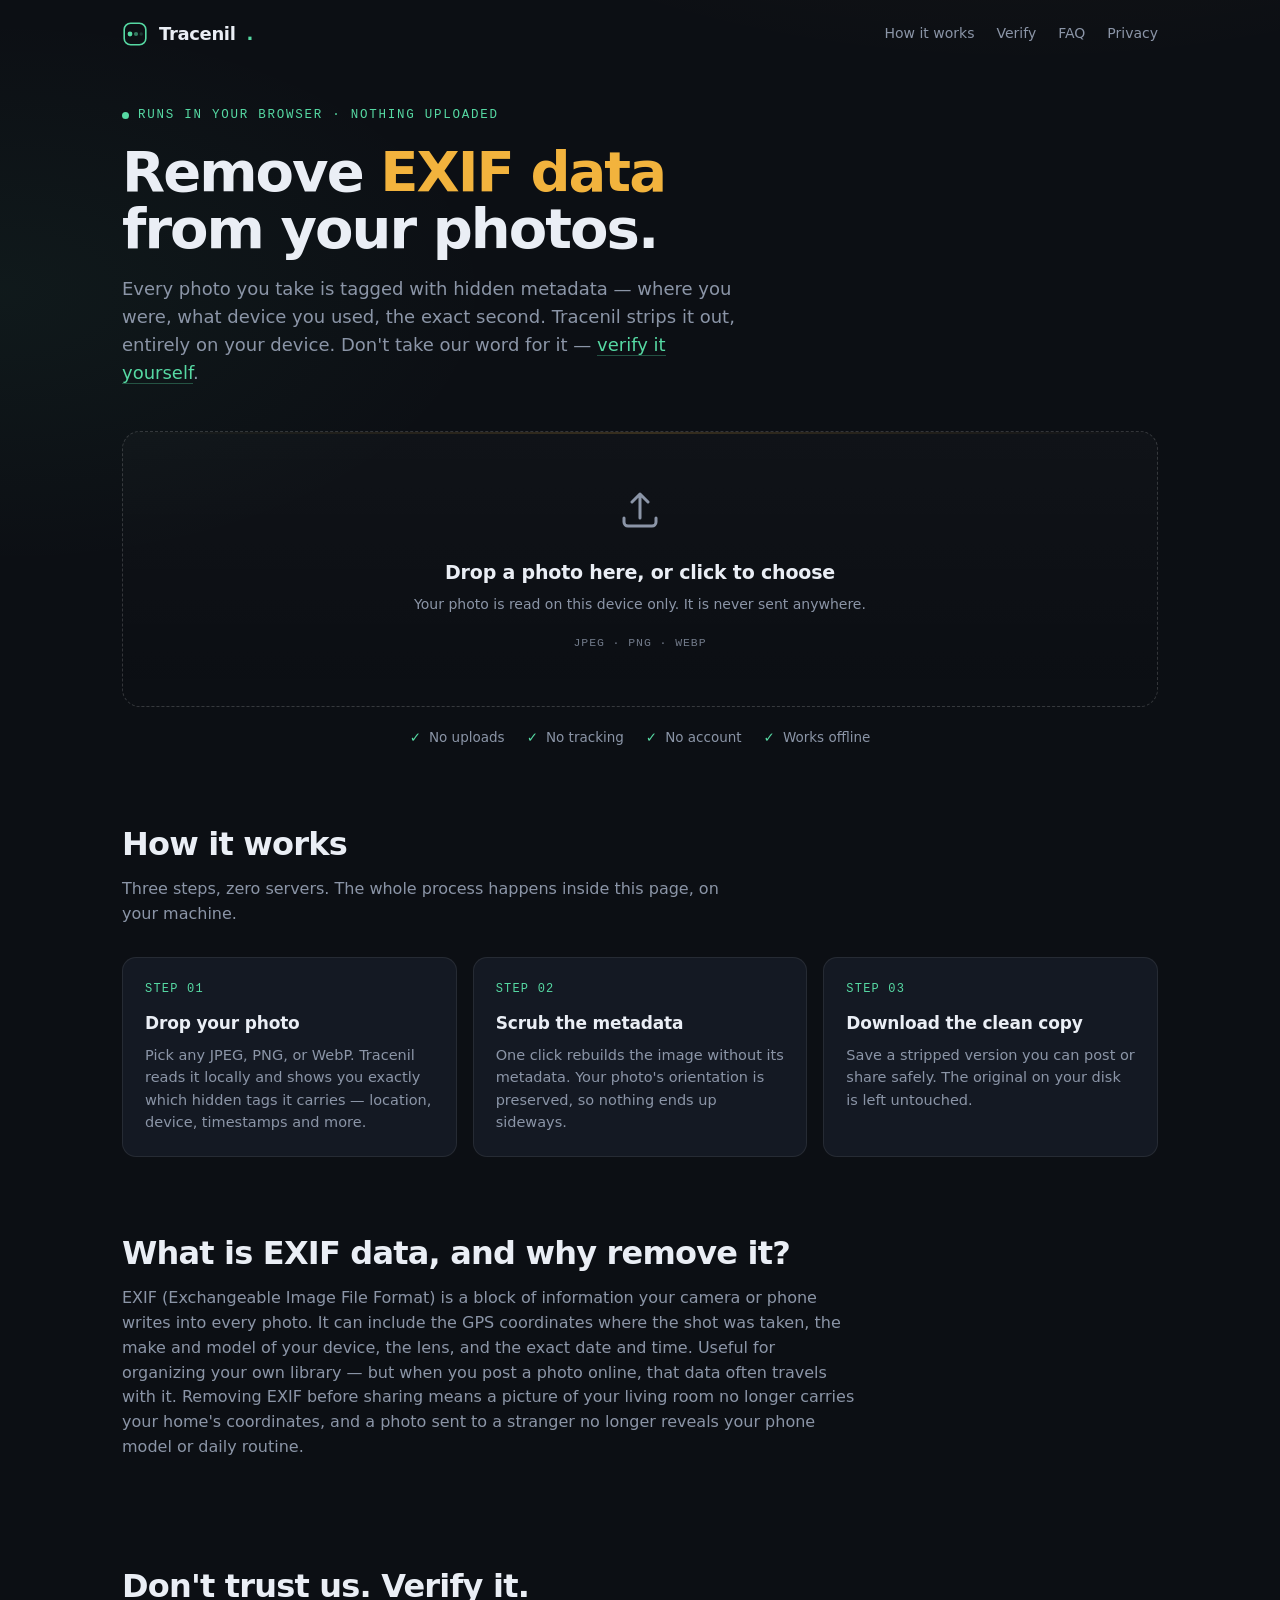
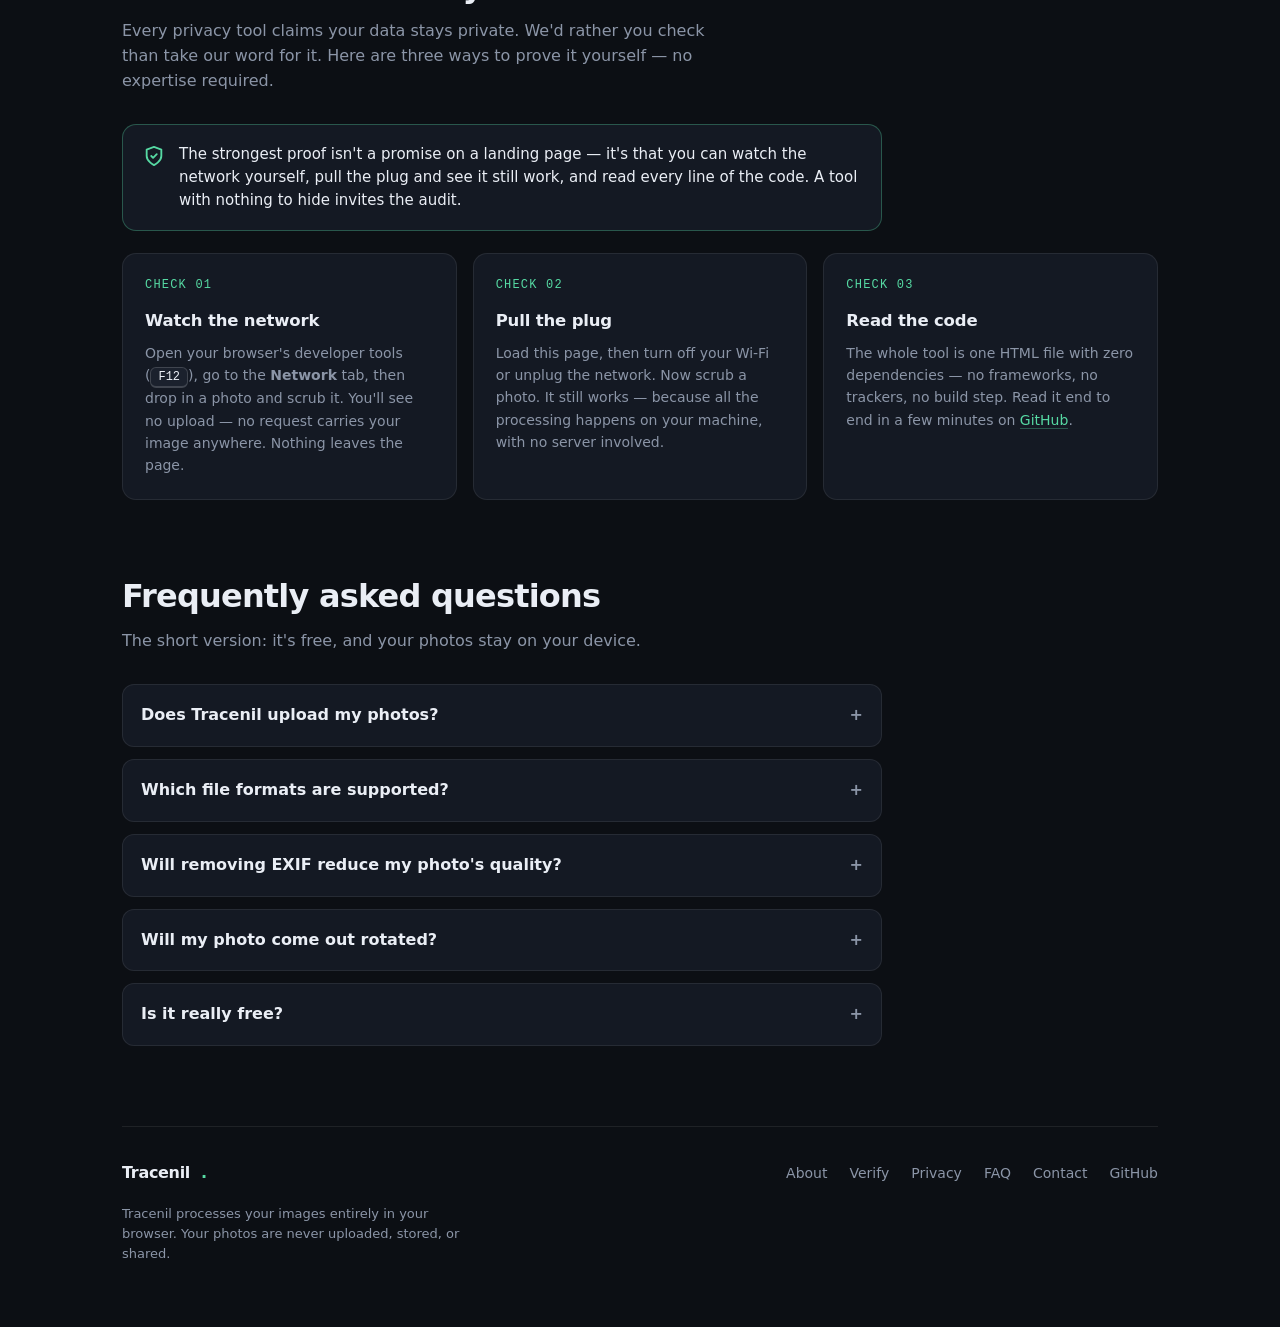
==== commit 1bb17702: "Update logo to fading-dots mark and add favicon" ====
--- a/index.html
+++ b/index.html
@@ -7,6 +7,7 @@
 <meta name="description" content="Strip EXIF metadata — GPS location, camera model, date — from your photos for free. Everything runs in your browser. Your photos never leave your device. No uploads, no tracking, no account." />
 <meta name="keywords" content="remove exif, strip exif data, delete photo metadata, remove gps from photo, exif remover, clear image metadata" />
 <link rel="canonical" href="https://tracenil.com/" />
+<link rel="icon" href="data:image/svg+xml,<svg xmlns='http://www.w3.org/2000/svg' viewBox='0 0 26 26'><rect x='1' y='1' width='24' height='24' rx='6' fill='%230C0F14'/><circle cx='8' cy='13' r='2.6' fill='%2356D9A3'/><circle cx='14' cy='13' r='2.2' fill='%2356D9A3' opacity='0.55'/><circle cx='19.4' cy='13' r='1.8' fill='%2356D9A3' opacity='0.2'/></svg>" />
 
 <!-- Open Graph -->
 <meta property="og:type" content="website" />
@@ -243,8 +244,9 @@
     <div class="brand">
       <svg width="26" height="26" viewBox="0 0 26 26" fill="none" aria-hidden="true">
         <rect x="2.2" y="2.2" width="21.6" height="21.6" rx="6.4" stroke="#56D9A3" stroke-width="1.6"/>
-        <path d="M7 16.4 L13.2 6.6 a2.4 2.4 0 0 1 4 2.5 L11 18.8 Z" fill="#F2B33D"/>
-        <path d="M7 16.4 L11 18.8 l-3.4 1 a0.7 0.7 0 0 1-0.9-0.9 Z" fill="#EAEEF5"/>
+        <circle cx="8" cy="13" r="2.4" fill="#56D9A3"/>
+        <circle cx="14" cy="13" r="2.1" fill="#56D9A3" opacity="0.55"/>
+        <circle cx="19.2" cy="13" r="1.7" fill="#56D9A3" opacity="0.2"/>
       </svg>
       Tracenil<span class="dot">.</span>
     </div>
@@ -252,7 +254,7 @@
       <a href="#how">How it works</a>
       <a href="#verify">Verify</a>
       <a href="#faq">FAQ</a>
-      <a href="#privacy">Privacy</a>
+      <a href="privacy.html">Privacy</a>
     </nav>
   </div>
 
@@ -423,11 +425,11 @@
         Tracenil<span class="dot">.</span>
       </div>
       <nav class="foot-links">
-        <a href="#about">About</a>
+        <a href="about.html">About</a>
         <a href="#verify">Verify</a>
-        <a href="#privacy">Privacy</a>
+        <a href="privacy.html">Privacy</a>
         <a href="#faq">FAQ</a>
-        <a href="#contact">Contact</a>
+        <a href="contact.html">Contact</a>
         <a href="https://github.com/tracenil/tracenil" target="_blank" rel="noopener noreferrer">GitHub</a>
       </nav>
     </div>
@@ -814,4 +816,4 @@
 })();
 </script>
 </body>
-</html>
+</html>
